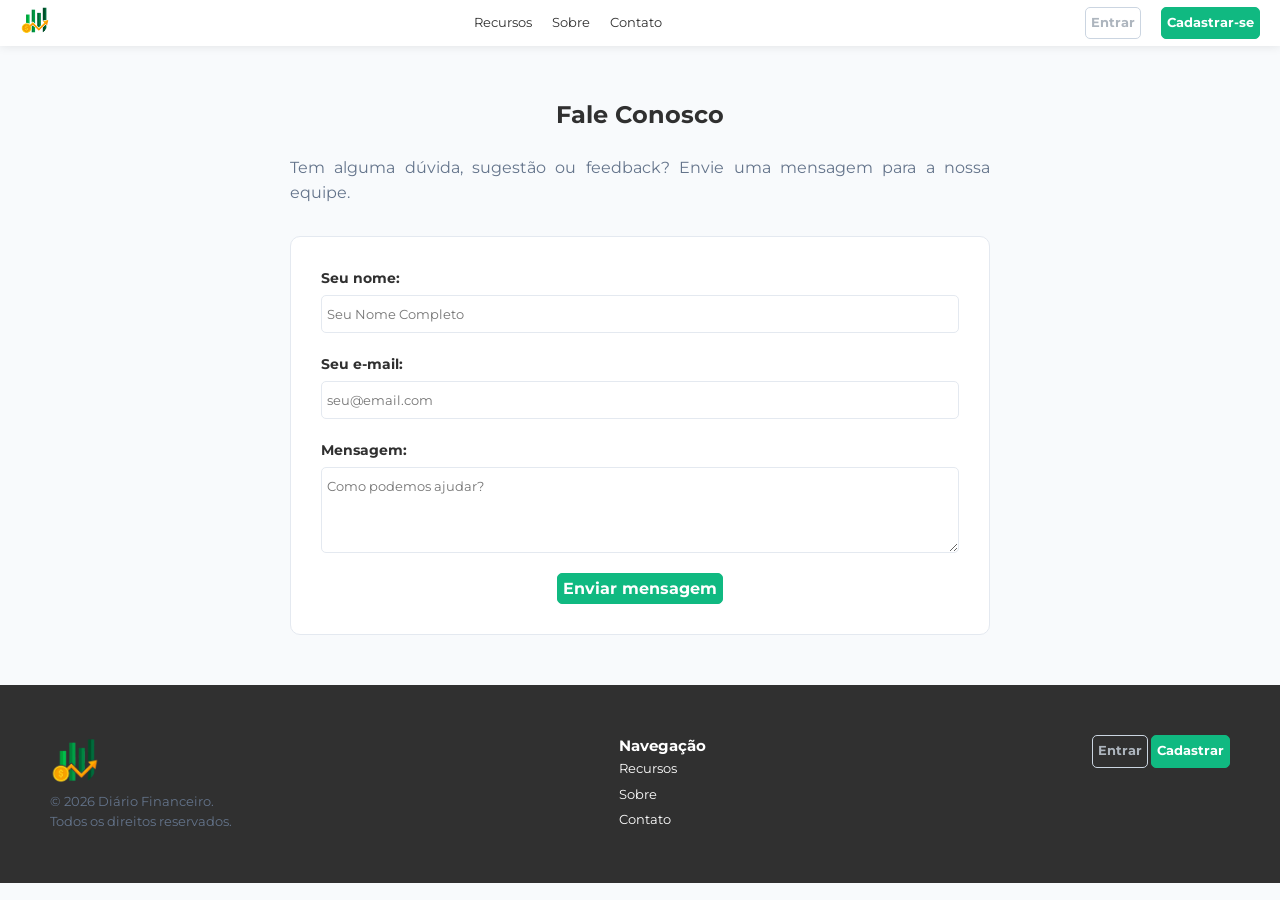
==== pages/contato.html @ f32ee0d8 "melhorias visuais e segurança diversas melhorias nas páginas: filtro simplificado, confirmação de se" ====
<!DOCTYPE html>
<html lang="pt-br">

<head>
    <meta charset="UTF-8">
    <meta name="viewport" content="width=device-width, initial-scale=1.0">
    <title>Diário Financeiro - Seu Controle Pessoal</title>

    <!-- ícone na barra do navegador -->
    <link rel="shortcut icon" href="../img/logo.ico" type="image/x-icon">

    <!-- CSS -->
    <link rel="stylesheet" href="../css/style.css">

    <!-- Google Fonts -->
    <link rel="preconnect" href="https://fonts.googleapis.com">
    <link rel="preconnect" href="https://fonts.gstatic.com" crossorigin>
    <link href="https://fonts.googleapis.com/css2?family=Montserrat:ital,wght@0,100..900;1,100..900&display=swap"
        rel="stylesheet">
</head>

<body>

    <header class="navbar">
        <!-- Logo -->
        <div class="logo-header">
            <a href="../index.html"><img src="../img/logo.png" alt="Diario Financeiro Logo"></a>
        </div>

        <!-- nav menu -->
        <div class="nav-menu">
            <a href="recursos.html">Recursos</a>
            <a href="sobre.html">Sobre</a>
            <a href="contato.html">Contato</a>
        </div>

        <!--nav links -->
        <div class="nav-links">
            <a href="../login.php" class="btn-primario">Entrar</a>
            <a href="../cadastro.php" class="btn-secundario">Cadastrar-se</a>
        </div>
    </header>

    <main class="container">

        <!-- Contato -->
        <section id="contato">
            <h2>Fale Conosco</h2>
            <p>Tem alguma dúvida, sugestão ou feedback? Envie uma mensagem para a nossa equipe.</p>

            <form class="form-contato" action="#" method="post">
                <div class="form-grupo">
                    <label for="nome">Seu nome:</label>
                    <input type="text" name="nome" id="nome" placeholder="Seu Nome Completo" required>
                </div>

                <div class="form-grupo">
                    <label for="email">Seu e-mail:</label>
                    <input type="email" name="email" id="email" placeholder="seu@email.com" required>
                </div>

                <div class="form-grupo">
                    <label for="mensagem">Mensagem:</label>
                    <textarea name="mensagem" id="mensagem" rows="4" placeholder="Como podemos ajudar?"
                        required></textarea>
                </div>

                <button type="submit" class="btn-form">Enviar mensagem</button>
            </form>
        </section>

        <!-- Footer -->
        <footer>
            <div>
                <img src="../img/logo.png" alt="Logo Diário Financeiro">
                <br>
                <span>
                    &copy; 2026 Diário Financeiro.
                    <br>
                    Todos os direitos reservados.
                </span>
            </div>

            <!-- nav footer -->
            <div>
                <h3>Navegação</h3>

                <div class="nav-footer">
                    <a href="recursos.html">Recursos</a>
                    <a href="sobre.html">Sobre</a>
                    <a href="contato.html">Contato</a>
                </div>
            </div>

            <!--nav links -->
            <div>
                <a href="../login.php" class="btn-primario">Entrar</a>
                <a href="../cadastro.php" class="btn-secundario">Cadastrar</a>
            </div>


        </footer>

    </main>

    <!-- Javascript -->
    <script src="../js/script.js"></script>

</body>

</html>
---- css/style.css ----
/* Reset e Estilos Gerais */
* {
    margin: 0;
    padding: 0;
    box-sizing: border-box;
    font-family: "Montserrat", sans-serif;
    font-optical-sizing: auto;
    scroll-behavior: smooth;
}

:root {
    --cor-texto-botao: #ffffff;
    /* texto dos botões */

    --botao-secundario: #10b981;
    /* botão secundário, botão cta e botão formulário */
    --botao-secundario-hover: #059669;
    /* botão secundário, botão cta e botão formulário hover */

    --cor-texto-padrao: #303030;
    /* cor padrão de texto e footer */
    --cor-paragrafo: #64748b;
    /* parágrafos */

    --botao-editar: #5e87e0;
    /* botão editar transação */
    --botao-editar-hover: #3e63b3;
    /* botão editar transação hover */

    --saldo-saida: #992415;
    /* saída das movimentações */
    --saldo-investimento: #7936c5;

    --botao-excluir: #eb7868;
    /* botão excluir */
    --botao-excluir-hover: #c55749;
    /* botão excluir hover */

    --botao-primario: #adb5be;
    /* botão primário */
    --botao-primario-borda: #cbd5e1;
    /* borda botão primário */

    --card-borda: #e4e9f0;
    /* borda dos cards */
    --bg-padrao: #f8fafc;
    /* background padrão */
    --bg-branco: #ffffff;
    /* background card */
}

body {
    background-color: var(--bg-padrao);
    color: var(--cor-texto-padrao);
    line-height: 1.6;
}

a {
    text-decoration: none;
    color: inherit;
    display: inline-block;
}

p {
    color: var(--cor-paragrafo);
    max-width: 700px;
    margin: 0 auto;
    text-align: justify;
}

span {
    color: #64748b;
    display: block;
}

hr {
    height: 1px;
    border: none;
    background-color: var(--botao-secundario);
    width: 35%;
}

#hero,
#recursos,
#sobre,
#contato {
    text-align: center;
    padding: 50px;
}

.mensagem {
    display: block;
    width: fit-content;
    padding: 10px;
    margin: 10px auto;
    border: 1px solid var(--card-borda);
    border-radius: 5px;
    background-color: var(--bg-branco);
    box-shadow: 0 0 5px rgba(0, 0, 0, .1);
}

/* Botões */

button {
    font-size: inherit;
    display: inline-block;
    cursor: pointer;
}

.btn-primario,
.btn-secundario,
.btn-cta,
.btn-form {
    padding: 5px;
    border-radius: 5px;
    font-weight: bold;
    transition: all .2s ease;
}

.btn-primario {
    border: 1px solid var(--botao-primario-borda);
    color: var(--botao-primario);
}

.btn-primario:hover {
    background-color: var(--botao-secundario);
    color: var(--cor-texto-botao);
    border: 1px solid #10b981;
}

.btn-secundario {
    background-color: var(--botao-secundario);
    color: var(--cor-texto-botao);
    border: 1px solid var(--botao-secundario);
}

.btn-secundario:hover,
.btn-form:hover {
    background-color: var(--botao-secundario-hover);
    border: 1px solid var(--botao-secundario-hover);
}

.btn-cta,
.btn-form {
    background-color: var(--botao-secundario);
    color: var(--cor-texto-botao);
    border: 1px solid var(--botao-secundario);
}

.btn-cta:hover {
    background-color: var(--botao-secundario-hover);
    border: 1px solid var(--botao-secundario-hover);
    transform: translateY(-2px);
    box-shadow: 0 5px 5px rgba(0, 0, 0, .1);
}

.btn-editar,
.btn-excluir {
    font-size: .7rem;
    padding: 5px;
    border-radius: 5px;
    font-weight: bold;
    transition: all .2s ease;
}

.btn-editar {
    background-color: var(--botao-editar);
    color: var(--cor-texto-botao);
    border: 1px solid var(--botao-editar);
}

.btn-editar:hover {
    background-color: var(--botao-editar-hover);
    border: 1px solid var(--botao-editar-hover);

}

.btn-excluir {
    background-color: var(--botao-excluir);
    color: var(--cor-texto-botao);
    border: 1px solid var(--botao-excluir);
}

.btn-excluir:hover {
    background-color: var(--botao-excluir-hover);
    border: 1px solid var(--botao-excluir-hover);
}

.link-rodape {
    color: var(--botao-secundario);
}

.link-rodape:hover {
    text-decoration: underline;
}

/* NAVBAR */

.navbar {
    position: sticky;
    top: 0;
    display: flex;
    flex-direction: row;
    align-items: center;
    justify-content: space-between;
    font-size: .8rem;
    padding: 5px 20px;
    background-color: var(--bg-branco);
    box-shadow: 0 0 10px rgba(0, 0, 0, .1);
    z-index: 10;
}

.logo-header img {
    max-height: 30px;
}

.nav-menu,
.nav-links {
    display: flex;
    gap: 20px;
    text-align: center;
}

.nav-menu a:hover {
    color: var(--botao-secundario);
}

/* HERO SECTION */

#hero {
    background-color: var(--bg-branco);
}

#hero img,
#hero h1 {
    margin-bottom: 20px;
}

#hero img {
    max-height: 200px;
}

#hero p {
    margin-bottom: 30px;
}

/* RECURSOS SECTION */

#recursos h2 {
    margin-bottom: 20px;
}

#recursos p {
    margin-bottom: 30px;
}

.display-cards-recursos {
    display: flex;
    flex-direction: row;
    gap: 20px;
    max-width: 900px;
    margin: 0 auto 30px;
}

.card-recursos {
    padding: 20px;
    background-color: var(--bg-branco);
    border: 1px solid var(--card-borda);
    border-radius: 10px;
    transition: all .2s ease;
}

.card-recursos:hover {
    transform: translateY(-5px);
    box-shadow: 0 5px 5px rgba(0, 0, 0, .1);
}

.card-recursos img,
.card-recursos h3,
.card-recursos p {
    margin-bottom: 10px;
}

.card-recursos img {
    max-height: 100px;
}

.card-recursos p {
    font-size: .9rem;
}

/* SOBRE SECTION */

#sobre {
    background-color: var(--bg-branco);
}

#sobre h2 {
    margin-bottom: 20px;
}

#sobre p {
    margin-bottom: 30px;
}

/* CONTATO SECTION */

#contato h2 {
    margin-bottom: 20px;
}

#contato p {
    margin-bottom: 30px;
}

/* FOOTER */

footer {
    display: flex;
    flex-direction: row;
    justify-content: space-between;
    padding: 50px;
    font-size: .8rem;
    background-color: #303030;
    color: var(--cor-texto-botao);
}

footer img {
    max-height: 50px;
}

.nav-footer {
    display: flex;
    flex-direction: column;
    gap: 5px;
}

.nav-footer p {
    max-width: 300px;
}

.nav-footer a:hover {
    text-decoration: underline;
    color: var(--botao-secundario);
}


/* FORMULÁRIOS */

.page-auth {
    display: flex;
    align-items: center;
    justify-content: center;
    min-height: 100vh;
}

.login-cadastro {
    text-align: center;
    padding: 20px 70px;
    max-width: 900px;
    margin: 0 auto;
    background-color: var(--bg-branco);
    border: 1px solid var(--card-borda);
    border-radius: 10px;
    box-shadow: 0 0 5px rgba(0, 0, 0, .1);
}

.login-cadastro img {
    max-height: 50px;
}

.login-cadastro p {
    margin-bottom: 20px;
    text-align: center;
}

.login-cadastro span {
    display: block;
    margin-top: 20px;
}

.form-contato {
    padding: 30px;
    max-width: 700px;
    margin: 0 auto;
    background-color: var(--bg-branco);
    border: 1px solid var(--card-borda);
    border-radius: 10px;
}

.form-filtro {
    display: flex;
    flex-direction: row;
    align-items: center;
    justify-content: space-around;
    gap: 5px;

}

.form-grupo {
    display: flex;
    flex-direction: column;
    margin-bottom: 20px;
}

.form-grupo label {
    text-align: left;
    font-weight: bold;
    font-size: .9rem;
    margin-bottom: 5px;
    cursor: pointer;
}

.form-grupo input,
.form-grupo textarea,
.form-grupo select {
    padding: 10px 5px;
    border: 1px solid var(--card-borda);
    border-radius: 5px;
    outline: none;
    transition: all .2s ease;
}

input:focus,
textarea:focus,
.form-grupo select:focus {
    border-color: var(--botao-secundario);
}

/* PAINEL */
#boas-vindas {
    text-align: center;
    padding: 20px;
}

#boas-vindas p {
    text-align: center;
}

#resumo-financeiro,
#lancamentos,
#ultimas-movimentacoes,
#filtro-extrato,
#extrato,
#configuracoes {
    max-width: 1000px;
    margin: 0 auto;
    padding: 50px;
}

.layout-display {
    display: grid;
    grid-template-columns: repeat(auto-fit, minmax(300px, 1fr));
    gap: 0 10px;
    margin-bottom: 10px;
}

.layout-display-extrato {
    display: flex;
    flex-direction: column;
    gap: 10px;
}

.card-painel {
    padding: 20px;
    border: 1px solid var(--card-borda);
    border-radius: 10px;
    background-color: var(--bg-branco);
    margin-top: 10px;
}

.card-painel-extrato {
    display: flex;
    flex-direction: row;
    justify-content: space-between;
    align-items: center;
    padding: 20px;
    border: 1px solid var(--card-borda);
    border-radius: 10px;
    background-color: var(--bg-branco);
    margin-top: 10px;
    gap: 10px;
}

.opcoes {
    display: flex;
    flex-direction: row;
    flex-wrap: wrap;
    align-items: center;
    justify-content: center;
    gap: 5px;
}

.card-painel img {
    max-height: 30px;
}

.opcoes img {
    max-height: 30px;
}

.saldo-positivo {
    color: var(--botao-secundario);
}

.saldo-negativo {
    color: var(--saldo-saida);
}

.saldo-investimento {
    color: var(--saldo-investimento);
}


/* RESPONSIVIDADE */

@media (max-width: 600px) {

    .navbar {
        flex-direction: column;
        gap: 20px;
    }

    .layout-display {
        display: flex;
        flex-direction: column;
        gap: 10px;
    }

    .form-filtro {
        flex-direction: column;
    }

    .display-cards-recursos {
        flex-direction: column;
    }

    .card-painel-extrato {
        flex-direction: column;
    }

    footer {
        flex-direction: column;
        align-items: center;
        gap: 50px;
    }
}
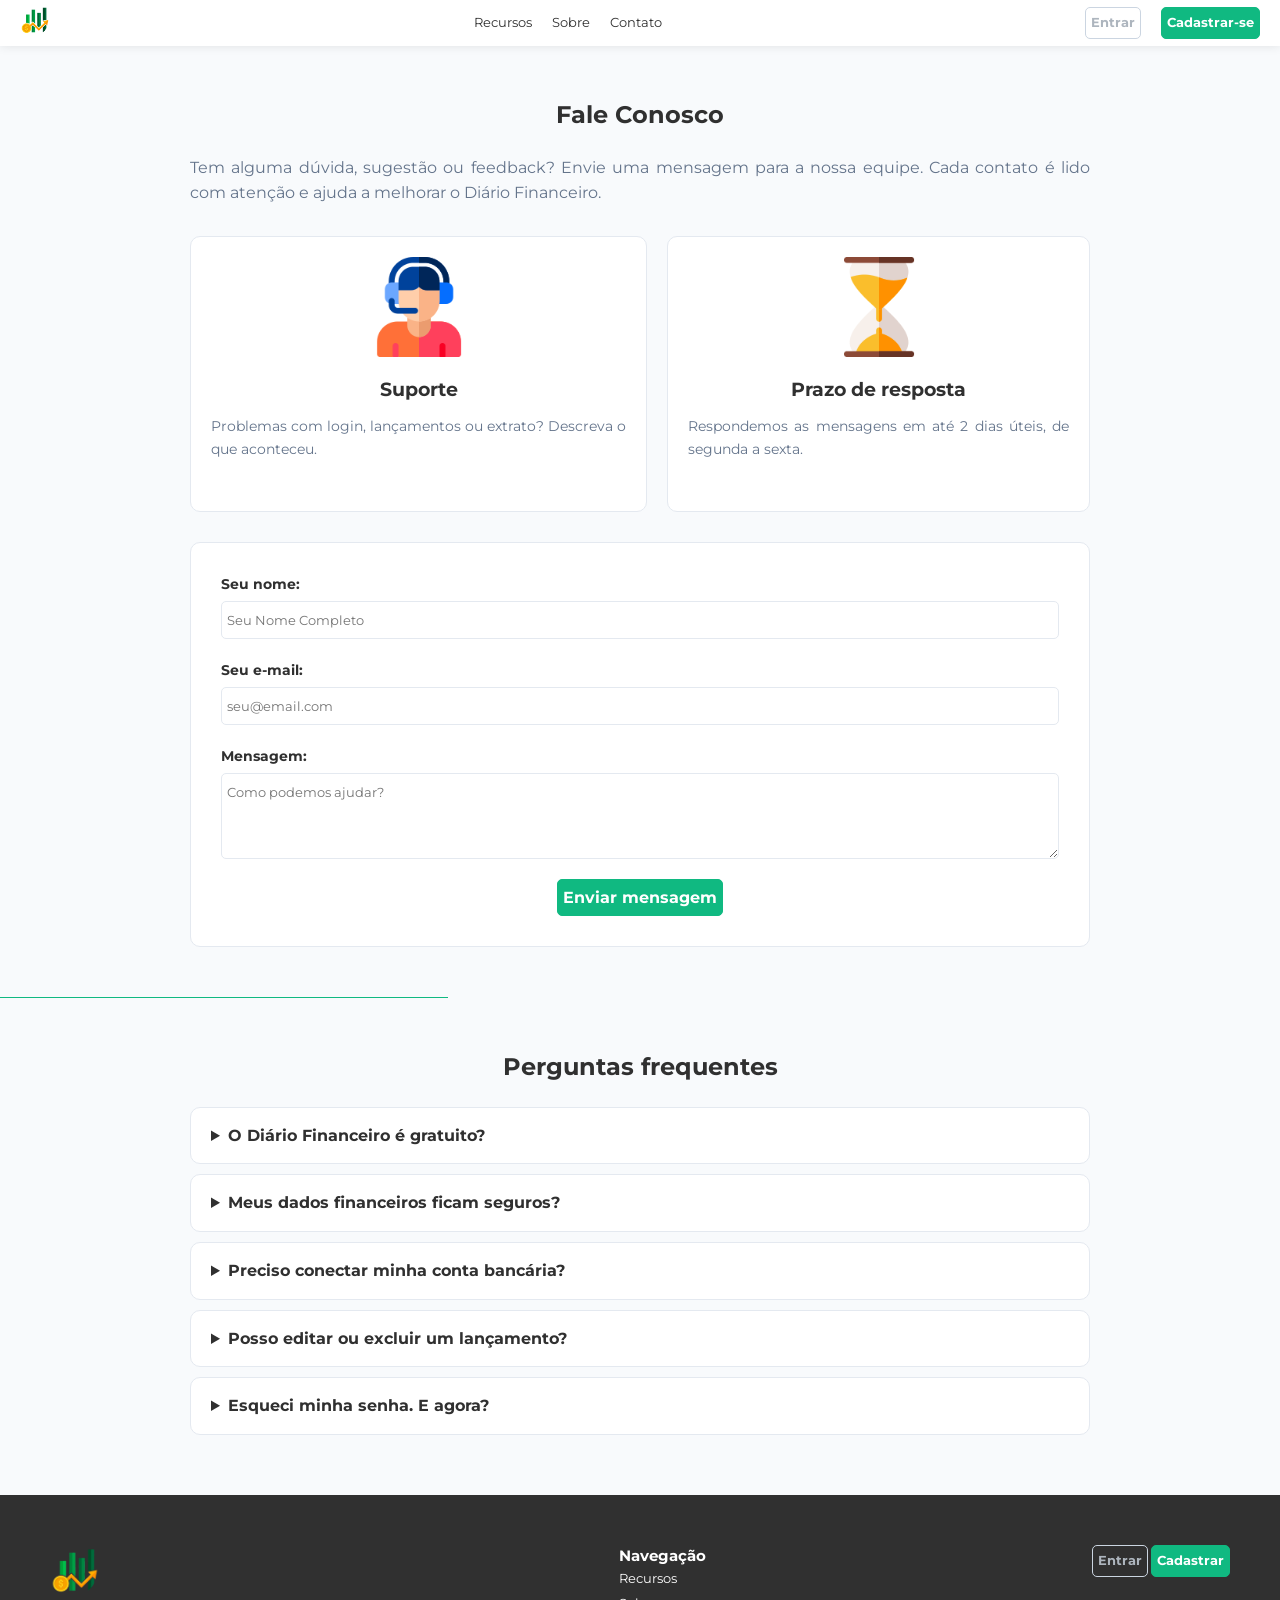
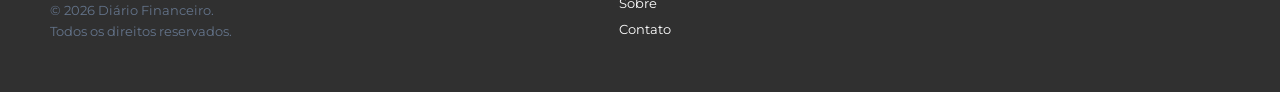
==== commit 5226ee7b: "criação das páginas e melhorias visuais Criação de diversa páginas para melhor entendimento do proje" ====
--- a/pages/contato.html
+++ b/pages/contato.html
@@ -46,7 +46,30 @@
         <!-- Contato -->
         <section id="contato">
             <h2>Fale Conosco</h2>
-            <p>Tem alguma dúvida, sugestão ou feedback? Envie uma mensagem para a nossa equipe.</p>
+            <p>Tem alguma dúvida, sugestão ou feedback? Envie uma mensagem para a nossa equipe.
+                Cada contato é lido com atenção e ajuda a melhorar o Diário Financeiro.</p>
+
+            <!-- Canais de atendimento -->
+            <div class="display-cards-recursos">
+
+                <div class="card-recursos">
+                    <img src="../img/support.png" alt="Suporte">
+                    <h3>Suporte</h3>
+                    <p>
+                        Problemas com login, lançamentos ou extrato?
+                        Descreva o que aconteceu.
+                    </p>
+                </div>
+
+                <div class="card-recursos">
+                    <img src="../img/time.png" alt="Prazo de resposta">
+                    <h3>Prazo de resposta</h3>
+                    <p>
+                        Respondemos as mensagens em até 2 dias úteis,
+                        de segunda a sexta.</p>
+                </div>
+
+            </div>
 
             <form class="form-contato" action="#" method="post">
                 <div class="form-grupo">
@@ -67,41 +90,78 @@
 
                 <button type="submit" class="btn-form">Enviar mensagem</button>
             </form>
+
         </section>
 
-        <!-- Footer -->
-        <footer>
-            <div>
-                <img src="../img/logo.png" alt="Logo Diário Financeiro">
+        <hr>
+
+        <section id="faq">
+            <h2>Perguntas frequentes</h2>
+
+            <div class="faq-lista">
+                <details>
+                    <summary>O Diário Financeiro é gratuito?</summary>
+                    <p>Sim. Você cria a conta e usa todos os recursos de controle de receitas,
+                        despesas e investimentos sem custo.</p>
+                </details>
+
+                <details>
+                    <summary>Meus dados financeiros ficam seguros?</summary>
+                    <p>Seus lançamentos ficam vinculados à sua conta e só você tem acesso a eles.
+                        As senhas são armazenadas de forma criptografada.</p>
+                </details>
+
+                <details>
+                    <summary>Preciso conectar minha conta bancária?</summary>
+                    <p>Não. Você registra suas movimentações manualmente, o que dá mais controle
+                        e privacidade.</p>
+                </details>
+
+                <details>
+                    <summary>Posso editar ou excluir um lançamento?</summary>
+                    <p>Pode. No extrato, cada movimentação tem os botões de editar e excluir.</p>
+                </details>
+
+                <details>
+                    <summary>Esqueci minha senha. E agora?</summary>
+                    <p>VocÊ pode recuperar.</p>
+                </details>
+            </div>
+        </section>
+
+    </main>
+
+    <!-- Footer -->
+    <footer>
+        <div>
+            <img src="../img/logo.png" alt="Logo Diário Financeiro">
+            <br>
+            <span>
+                &copy; 2026 Diário Financeiro.
                 <br>
-                <span>
-                    &copy; 2026 Diário Financeiro.
-                    <br>
-                    Todos os direitos reservados.
-                </span>
+                Todos os direitos reservados.
+            </span>
+        </div>
+
+        <!-- nav footer -->
+        <div>
+            <h3>Navegação</h3>
+
+            <div class="nav-footer">
+                <a href="recursos.html">Recursos</a>
+                <a href="sobre.html">Sobre</a>
+                <a href="contato.html">Contato</a>
             </div>
+        </div>
 
-            <!-- nav footer -->
-            <div>
-                <h3>Navegação</h3>
-
-                <div class="nav-footer">
-                    <a href="recursos.html">Recursos</a>
-                    <a href="sobre.html">Sobre</a>
-                    <a href="contato.html">Contato</a>
-                </div>
-            </div>
-
-            <!--nav links -->
-            <div>
-                <a href="../login.php" class="btn-primario">Entrar</a>
-                <a href="../cadastro.php" class="btn-secundario">Cadastrar</a>
-            </div>
+        <!--nav links -->
+        <div>
+            <a href="../login.php" class="btn-primario">Entrar</a>
+            <a href="../cadastro.php" class="btn-secundario">Cadastrar</a>
+        </div>
 
 
-        </footer>
-
-    </main>
+    </footer>
 
     <!-- Javascript -->
     <script src="../js/script.js"></script>
--- a/css/style.css
+++ b/css/style.css
@@ -63,7 +63,7 @@
 
 p {
     color: var(--cor-paragrafo);
-    max-width: 700px;
+    max-width: 900px;
     margin: 0 auto;
     text-align: justify;
 }
@@ -82,10 +82,14 @@
 
 #hero,
 #recursos,
+#como-funciona,
 #sobre,
-#contato {
+#valores,
+#para-quem,
+#contato,
+#faq {
     text-align: center;
-    padding: 50px;
+    padding: 50px 20px;
 }
 
 .mensagem {
@@ -104,6 +108,7 @@
 button {
     font-size: inherit;
     display: inline-block;
+    line-height: inherit;
     cursor: pointer;
 }
 
@@ -246,19 +251,19 @@
 
 /* RECURSOS SECTION */
 
-#recursos h2 {
+#recursos h2, #como-funciona h2 {
     margin-bottom: 20px;
 }
 
-#recursos p {
+#recursos p, #como-funciona p {
     margin-bottom: 30px;
 }
 
 .display-cards-recursos {
+    max-width: 900px;
     display: flex;
     flex-direction: row;
     gap: 20px;
-    max-width: 900px;
     margin: 0 auto 30px;
 }
 
@@ -291,26 +296,49 @@
 
 /* SOBRE SECTION */
 
-#sobre {
-    background-color: var(--bg-branco);
-}
-
-#sobre h2 {
+#sobre h2, 
+#valores h2,
+#para-quem h2 {
     margin-bottom: 20px;
 }
 
-#sobre p {
+#sobre p,
+#valores p,
+#para-quem p {
     margin-bottom: 30px;
 }
 
 /* CONTATO SECTION */
 
-#contato h2 {
+#contato h2, #faq h2 {
     margin-bottom: 20px;
 }
 
 #contato p {
     margin-bottom: 30px;
+}
+
+.faq-lista {
+    max-width: 900px;
+    margin: 0 auto;
+    text-align: left;
+}
+
+.faq-lista details {
+    padding: 15px 20px;
+    margin-bottom: 10px;
+    background-color: var(--bg-branco);
+    border: 1px solid var(--card-borda);
+    border-radius: 10px;
+}
+
+.faq-lista summary {
+    font-weight: bold;
+    cursor: pointer;
+}
+
+.faq-lista summary:hover {
+    color: var(--botao-secundario);
 }
 
 /* FOOTER */
@@ -381,7 +409,7 @@
 
 .form-contato {
     padding: 30px;
-    max-width: 700px;
+    max-width: 900px;
     margin: 0 auto;
     background-color: var(--bg-branco);
     border: 1px solid var(--card-borda);
